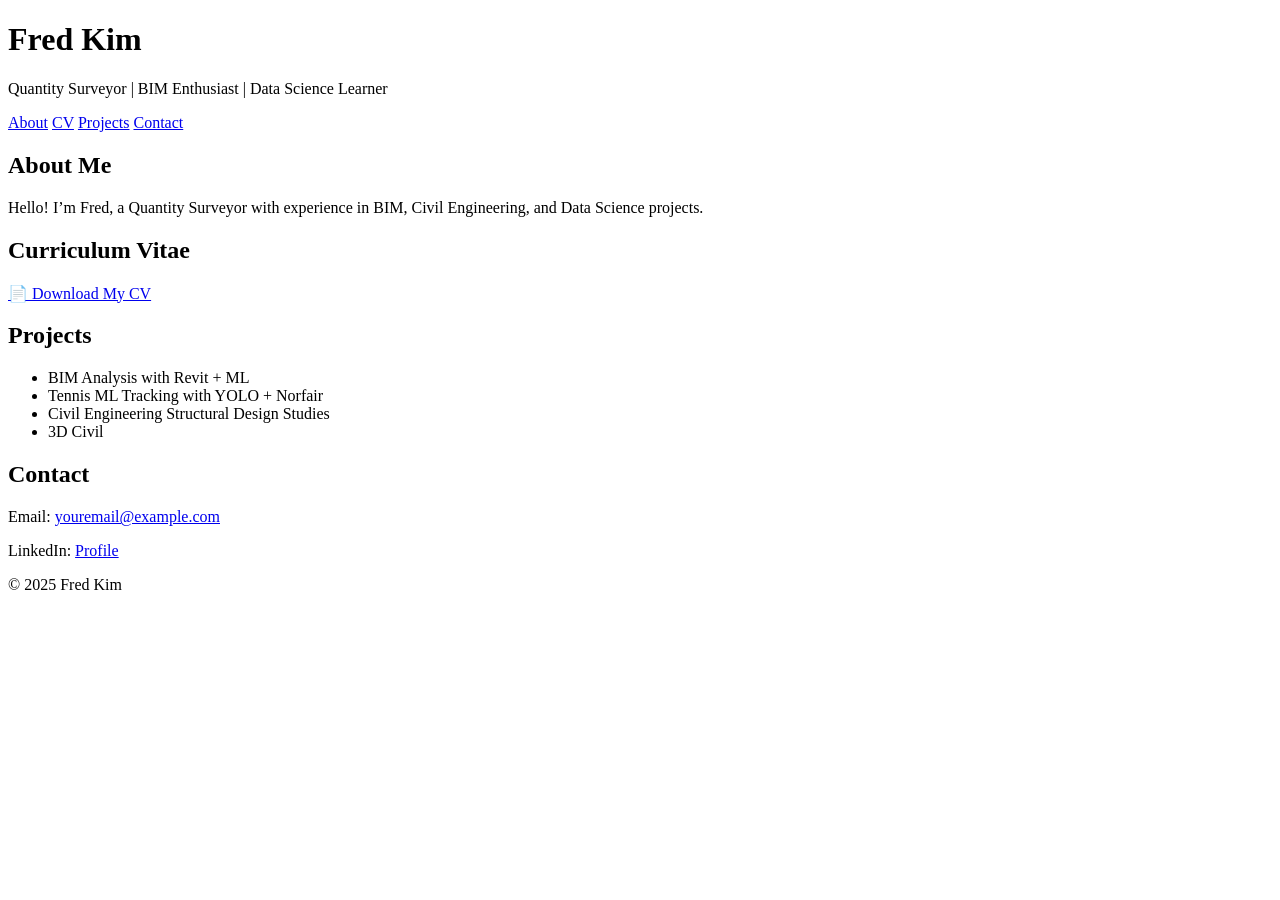
==== index.html @ c46f0cd8 "index.html" ====
<!DOCTYPE html>
<html lang="en">
<head>
  <meta charset="UTF-8" />
  <meta name="viewport" content="width=device-width, initial-scale=1.0">
  <title>Fred Kim - Portfolio</title>
  <link rel="stylesheet" href="style.css" />
</head>
<body>
  <header>
    <h1>Fred Kim</h1>
    <p> Quantity Surveyor | BIM Enthusiast | Data Science Learner</p>
    <nav>
      <a href="#about">About</a>
      <a href="#cv">CV</a>
      <a href="#projects">Projects</a>
      <a href="#contact">Contact</a>
    </nav>
  </header>

  <section id="about">
    <h2>About Me</h2>
    <p>Hello! I’m Fred, a Quantity Surveyor with experience in BIM, Civil Engineering, and Data Science projects.</p>
  </section>

  <section id="cv">
    <h2>Curriculum Vitae</h2>
    <a href="assets/FredKim_CV.pdf" download>📄 Download My CV</a>
  </section>

  <section id="projects">
    <h2>Projects</h2>
    <ul>
      <li>BIM Analysis with Revit + ML</li>
      <li>Tennis ML Tracking with YOLO + Norfair</li>
      <li>Civil Engineering Structural Design Studies</li>
      <li>3D Civil </li>
    </ul>
  </section>

  <section id="contact">
    <h2>Contact</h2>
    <p>Email: <a href="mailto:youremail@example.com">youremail@example.com</a></p>
    <p>LinkedIn: <a href="https://linkedin.com/in/yourprofile" target="_blank">Profile</a></p>
  </section>

  <footer>
    <p>© 2025 Fred Kim</p>
  </footer>
</body>
</html>
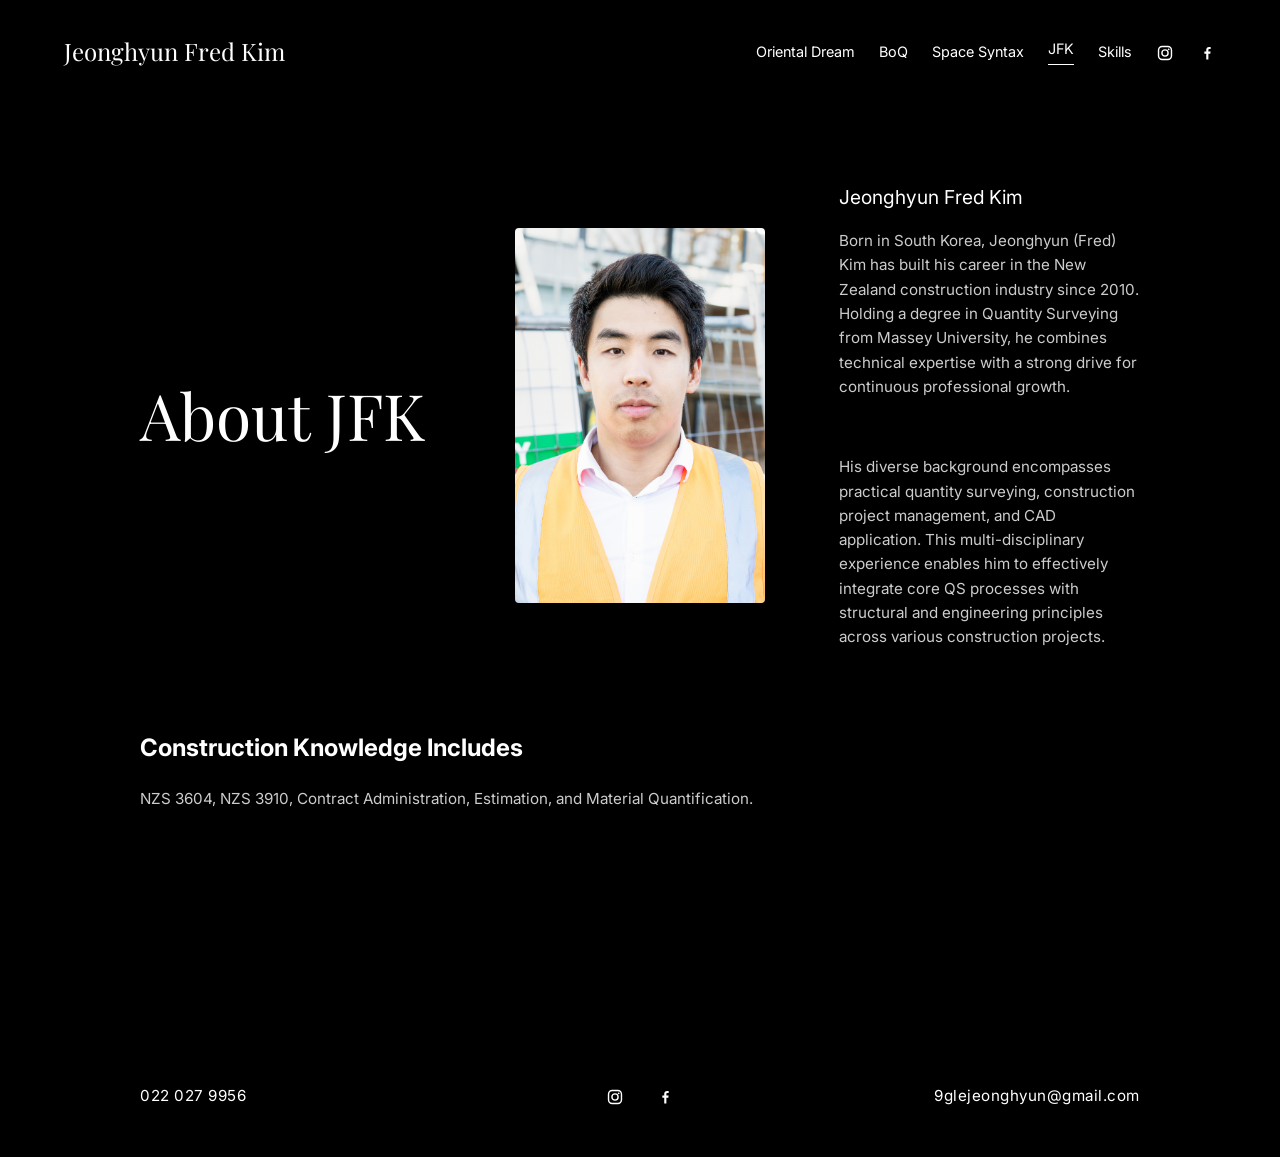
==== commit aeb633e1: "Add files via upload" ====
--- a/index.html
+++ b/index.html
@@ -1,51 +1,95 @@
 <!DOCTYPE html>
 <html lang="en">
 <head>
-  <meta charset="UTF-8" />
-  <meta name="viewport" content="width=device-width, initial-scale=1.0">
-  <title>Fred Kim - Portfolio</title>
-  <link rel="stylesheet" href="style.css" />
+    <meta charset="UTF-8">
+    <meta name="viewport" content="width=device-width, initial-scale=1.0, maximum-scale=5.0">
+    <title>JFK — Jeonghyun Fred Kim</title>
+    
+    <meta name="description" content="Jeonghyun Fred Kim - Quantity Surveyor and Construction Professional in New Zealand.">
+    <meta name="theme-color" content="#000000">
+
+    <!-- 4. Favicon SVG 파일 연결 -->
+    <link rel="icon" href="jfklogo.svg" type="image/svg+xml">
+    <link rel="apple-touch-icon" href="jfklogo.svg">
+
+    <link rel="stylesheet" href="style.css">
 </head>
 <body>
-  <header>
-    <h1>Fred Kim</h1>
-    <p> Quantity Surveyor | BIM Enthusiast | Data Science Learner</p>
-    <nav>
-      <a href="#about">About</a>
-      <a href="#cv">CV</a>
-      <a href="#projects">Projects</a>
-      <a href="#contact">Contact</a>
-    </nav>
-  </header>
 
-  <section id="about">
-    <h2>About Me</h2>
-    <p>Hello! I’m Fred, a Quantity Surveyor with experience in BIM, Civil Engineering, and Data Science projects.</p>
-  </section>
+    <header>
+        <a href="index.html" class="logo">Jeonghyun Fred Kim</a>
+        <nav>
+            <a href="oriental-dream.html">Oriental Dream</a>
+            <a href="boq.html">BoQ</a>
+            <a href="space-syntax.html">Space Syntax</a>
+            <a href="index.html" class="active">JFK</a>
+            <a href="skills.html">Skills</a>
+            
+            <!-- 3. 페이스북 & 인스타그램 로고 SVG 및 링크 (target="_blank"로 새창열기) -->
+            <a href="https://www.instagram.com/gim_jeonghyun/" target="_blank" rel="noopener noreferrer" aria-label="Instagram">
+                <img src="instagramlogo.svg" alt="Instagram" class="social-icon">
+            </a>
+            <a href="https://www.facebook.com/jeonghyunny" target="_blank" rel="noopener noreferrer" aria-label="Facebook">
+                <img src="facebooklogo.svg" alt="Facebook" class="social-icon">
+            </a>
+        </nav>
+    </header>
 
-  <section id="cv">
-    <h2>Curriculum Vitae</h2>
-    <a href="assets/FredKim_CV.pdf" download>📄 Download My CV</a>
-  </section>
+    <main>
+        <section class="profile-section">
+            <h1 class="page-title">About JFK</h1>
+            
+            <!-- 2. 프로필 사진 활용 (기존 화면과 동일한 레이아웃 적용) -->
+            <div class="image-wrapper">
+                <img src="profile.jpg" alt="Jeonghyun Fred Kim">
+            </div>
 
-  <section id="projects">
-    <h2>Projects</h2>
-    <ul>
-      <li>BIM Analysis with Revit + ML</li>
-      <li>Tennis ML Tracking with YOLO + Norfair</li>
-      <li>Civil Engineering Structural Design Studies</li>
-      <li>3D Civil </li>
-    </ul>
-  </section>
+            <div class="profile-text">
+                <h2>Jeonghyun Fred Kim</h2>
+                
+                <!-- 1. 문법/표현이 냉정하게 교정된 소개글 -->
+                <p>Born in South Korea, Jeonghyun (Fred) Kim has built his career in the New Zealand construction industry since 2010. Holding a degree in Quantity Surveying from Massey University, he combines technical expertise with a strong drive for continuous professional growth.</p>
+                <br>
+                <p>His diverse background encompasses practical quantity surveying, construction project management, and CAD application. This multi-disciplinary experience enables him to effectively integrate core QS processes with structural and engineering principles across various construction projects.</p>
+            </div>
+        </section>
 
-  <section id="contact">
-    <h2>Contact</h2>
-    <p>Email: <a href="mailto:youremail@example.com">youremail@example.com</a></p>
-    <p>LinkedIn: <a href="https://linkedin.com/in/yourprofile" target="_blank">Profile</a></p>
-  </section>
+        <!-- (선택 사항) 건설 지식 섹션 추가 가능 -->
+        <section class="description-section">
+            <h2>Construction Knowledge Includes</h2>
+            <p>NZS 3604, NZS 3910, Contract Administration, Estimation, and Material Quantification.</p>
+        </section>
+    </main>
 
-  <footer>
-    <p>© 2025 Fred Kim</p>
-  </footer>
+    <!-- 페이지 맨 밑(Footer) 영역 - 사용자의 요청이 끊긴 부분 -->
+    <footer>
+        <!-- 추가 내용이 필요하다면 이 곳에 작성됩니다. -->
+    </footer>
+
 </body>
 </html>
+
+<!-- 8. FOOTER (하단 연락처 영역) -->
+    <footer>
+        <div class="footer-container">
+            <!-- 좌측: 전화번호 -->
+            <div class="footer-left">
+                <p>022 027 9956</p>
+            </div>
+            
+            <!-- 중앙: 인스타그램 및 페이스북 로고 -->
+            <div class="footer-center">
+                <a href="https://www.instagram.com/gim_jeonghyun/" target="_blank" rel="noopener noreferrer" aria-label="Instagram">
+                    <img src="instagramlogo.svg" alt="Instagram" class="social-icon">
+                </a>
+                <a href="url?id=18" target="_blank" rel="noopener noreferrer" aria-label="Facebook">
+                    <img src="facebooklogo.svg" alt="Facebook" class="social-icon">
+                </a>
+            </div>
+            
+            <!-- 우측: 이메일 주소 -->
+            <div class="footer-right">
+                <p>9glejeonghyun@gmail.com</p>
+            </div>
+        </div>
+    </footer>
--- a/style.css
+++ b/style.css
@@ -0,0 +1,126 @@
+@import url('https://fonts.googleapis.com/css2?family=Inter:wght@300;400;600&family=Playfair+Display:ital,wght@0,400;0,700;1,400&display=swap');
+
+/* 1. BASE & RESET */
+body { margin: 0; padding: 0; background-color: #000000; color: #ffffff; font-family: 'Inter', sans-serif; line-height: 1.6; }
+
+/* 2. HEADER & NAVIGATION */
+header { display: flex; justify-content: space-between; align-items: center; padding: 2rem 4rem; }
+.logo { font-family: 'Playfair Display', serif; font-size: 1.5rem; color: #ffffff; text-decoration: none; }
+nav { display: flex; gap: 1.5rem; align-items: center; }
+nav a { color: #ffffff; text-decoration: none; font-size: 0.9rem; position: relative; }
+nav a.active::after { content: ''; display: block; width: 100%; height: 1px; background: #ffffff; margin-top: 4px; }
+.social-icon { width: 18px; height: auto; vertical-align: middle; transition: opacity 0.2s ease-in-out; }
+nav a:hover .social-icon { opacity: 0.6; }
+
+/* 3. MAIN CONTAINER */
+main { max-width: 1000px; margin: 4rem auto; padding: 0 2rem; }
+.page-title { font-family: 'Playfair Display', serif; font-size: 4rem; font-weight: 400; margin: 0; flex: 1; }
+
+/* 4. INDEX PAGE */
+.profile-section { display: flex; align-items: center; justify-content: space-between; gap: 3rem; margin-bottom: 4rem; }
+.image-wrapper { flex: 1; display: flex; justify-content: center; }
+.image-wrapper img { width: 250px; height: auto; object-fit: cover; border-radius: 4px; }
+.profile-text { flex: 1; }
+.profile-text h2 { font-size: 1.2rem; font-weight: 400; margin-bottom: 1rem; }
+.profile-text p, .description-section p { font-size: 0.95rem; color: #cccccc; }
+.description-section { margin-bottom: 4rem; max-width: 900px; }
+
+/* 5. SKILLS PAGE (Grid) */
+.skills-section { margin-bottom: 4rem; }
+.section-title { font-family: 'Playfair Display', serif; font-size: 2.5rem; font-weight: 400; margin-bottom: 2rem; border-bottom: 1px solid #333; padding-bottom: 1rem; }
+.skills-grid { display: grid; grid-template-columns: repeat(auto-fit, minmax(280px, 1fr)); gap: 1.5rem; }
+.skill-card-link { text-decoration: none; color: inherit; display: block; }
+.skill-card { background-color: #111111; padding: 2rem; border: 1px solid #333333; transition: transform 0.2s ease, border-color 0.2s ease; height: 100%; box-sizing: border-box; }
+.skill-card:hover { transform: translateY(-5px); border-color: #666666; }
+.skill-card h3 { font-family: 'Playfair Display', serif; font-size: 1.5rem; margin-top: 0; margin-bottom: 1rem; }
+.skill-card p { font-size: 0.9rem; color: #cccccc; margin: 0; }
+
+/* 6. SKILLS DETAIL PAGES */
+.breadcrumb { margin-bottom: 2rem; }
+.breadcrumb a { color: #888888; text-decoration: none; font-size: 0.95rem; transition: color 0.2s ease; }
+.breadcrumb a:hover { color: #ffffff; }
+.skill-detail-container { display: flex; gap: 4rem; align-items: center; }
+.skill-detail-content { flex: 1; order: 1; }
+.skill-detail-content h1 { font-family: 'Playfair Display', serif; font-size: 3rem; font-weight: 400; margin-bottom: 1.5rem; color: #ffffff; }
+.lead-text { font-size: 1.1rem; color: #ffffff; margin-bottom: 2rem; line-height: 1.6; }
+.detail-list { padding-left: 1.2rem; color: #cccccc; font-size: 1.05rem; }
+.detail-list li { margin-bottom: 1.2rem; line-height: 1.6; }
+.skill-detail-image { flex: 1.5; order: 2; }
+.skill-detail-image img { width: 100%; height: auto; border-radius: 4px; border: 1px solid #333333; box-shadow: 0 8px 24px rgba(255, 255, 255, 0.04); }
+
+/* 7. MOBILE RESPONSIVE */
+@media screen and (max-width: 768px) {
+    header { flex-direction: column; gap: 1.2rem; padding: 1.5rem 1rem; text-align: center; }
+    nav { flex-wrap: wrap; justify-content: center; gap: 1rem; }
+    main { padding: 0 1.2rem; margin: 2rem auto; }
+    .profile-section { flex-direction: column; text-align: center; gap: 2rem; }
+    .page-title, .skill-detail-content h1 { font-size: 2.2rem; }
+    .image-wrapper img { width: 180px; }
+    .skills-grid { grid-template-columns: 1fr; }
+    .skill-detail-container { flex-direction: column; gap: 2.5rem; }
+    .skill-detail-image { order: -1; flex: auto; }
+    .skill-detail-content { order: 1; flex: auto; }
+}
+
+/* =========================================================
+   8. FOOTER (하단 연락처 영역)
+========================================================= */
+footer {
+    padding: 3rem 2rem;
+    margin-top: 4rem;
+    background-color: #000000;
+}
+
+.footer-container {
+    max-width: 1000px;
+    margin: 0 auto;
+    display: flex;
+    justify-content: space-between;
+    align-items: center;
+}
+
+/* 좌측 및 우측 영역이 동일한 비율을 차지하도록 하여 중앙 아이콘이 정확히 가운데 오게 함 */
+.footer-left, .footer-right {
+    flex: 1;
+}
+
+.footer-left p, .footer-right p {
+    margin: 0;
+    font-size: 0.95rem;
+    color: #ffffff;
+    letter-spacing: 0.5px;
+}
+
+.footer-left p {
+    text-align: left;
+}
+
+.footer-right p {
+    text-align: right;
+}
+
+.footer-center {
+    flex: 1;
+    display: flex;
+    justify-content: center;
+    gap: 2rem; /* 인스타그램과 페이스북 아이콘 사이 간격 */
+}
+
+/* =========================================================
+   9. 모바일 반응형 푸터 수정 (스마트폰 화면)
+========================================================= */
+@media screen and (max-width: 768px) {
+    .footer-container {
+        flex-direction: column;
+        gap: 1.5rem;
+    }
+    
+    .footer-left p, .footer-right p {
+        text-align: center;
+    }
+    
+    .footer-center {
+        order: -1; /* 모바일에서는 SNS 아이콘이 전화번호/이메일보다 위에 오도록 배치 (시각적 안정감) */
+        margin-bottom: 1rem;
+    }
+}
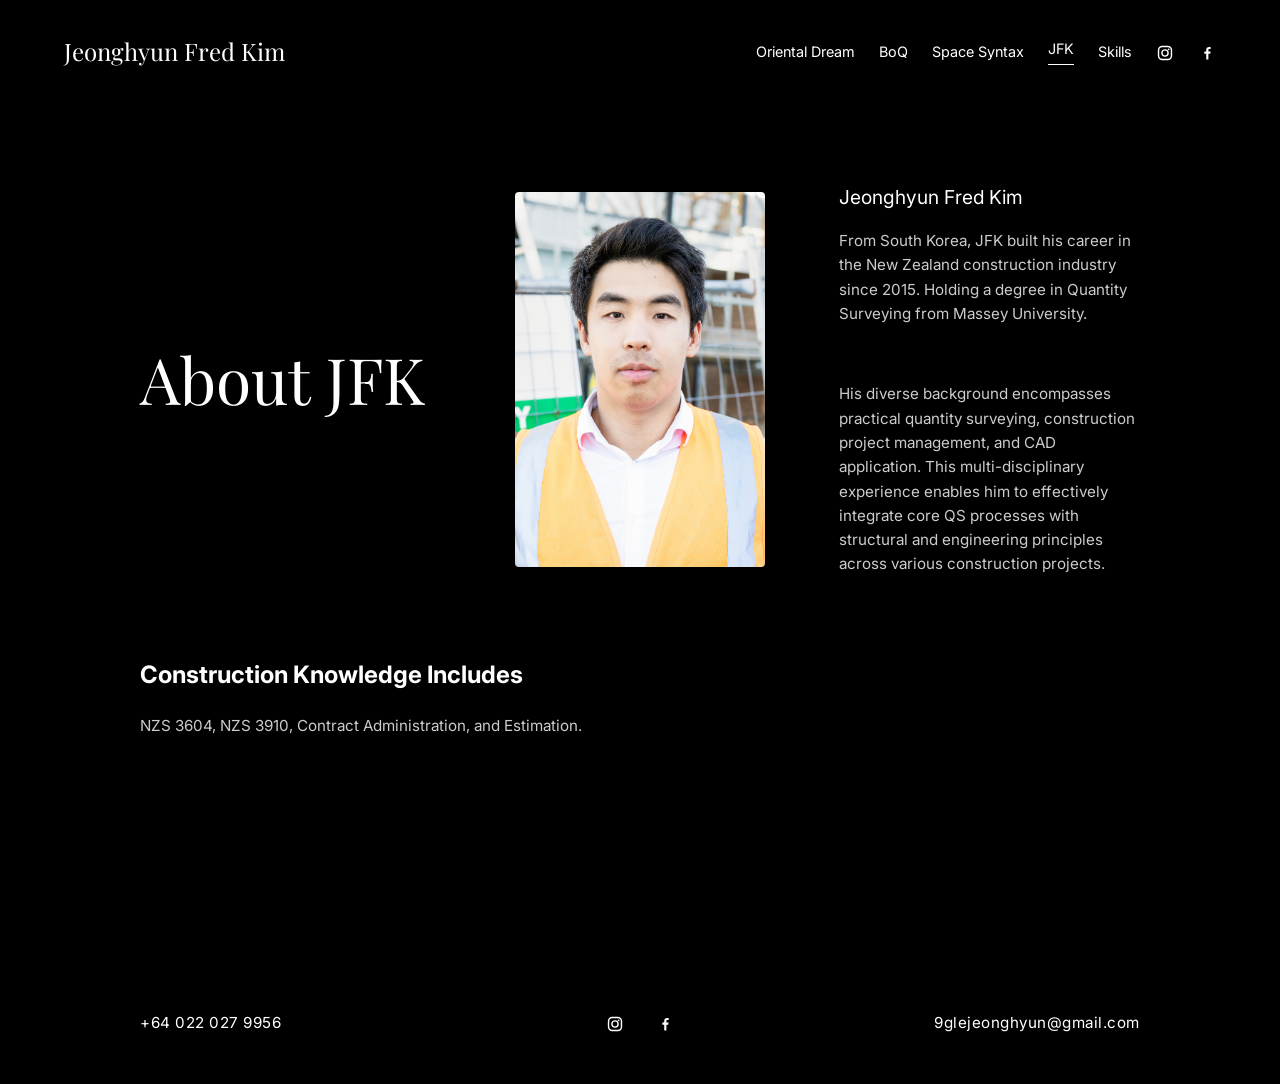
==== commit 6c35a1d2: "Add files via upload" ====
--- a/index.html
+++ b/index.html
@@ -48,7 +48,7 @@
                 <h2>Jeonghyun Fred Kim</h2>
                 
                 <!-- 1. 문법/표현이 냉정하게 교정된 소개글 -->
-                <p>Born in South Korea, Jeonghyun (Fred) Kim has built his career in the New Zealand construction industry since 2010. Holding a degree in Quantity Surveying from Massey University, he combines technical expertise with a strong drive for continuous professional growth.</p>
+                <p>From South Korea, JFK built his career in the New Zealand construction industry since 2015. Holding a degree in Quantity Surveying from Massey University. </p>
                 <br>
                 <p>His diverse background encompasses practical quantity surveying, construction project management, and CAD application. This multi-disciplinary experience enables him to effectively integrate core QS processes with structural and engineering principles across various construction projects.</p>
             </div>
@@ -57,7 +57,7 @@
         <!-- (선택 사항) 건설 지식 섹션 추가 가능 -->
         <section class="description-section">
             <h2>Construction Knowledge Includes</h2>
-            <p>NZS 3604, NZS 3910, Contract Administration, Estimation, and Material Quantification.</p>
+            <p>NZS 3604, NZS 3910, Contract Administration, and Estimation.</p>
         </section>
     </main>
 
@@ -74,7 +74,7 @@
         <div class="footer-container">
             <!-- 좌측: 전화번호 -->
             <div class="footer-left">
-                <p>022 027 9956</p>
+                <p>+64 022 027 9956</p>
             </div>
             
             <!-- 중앙: 인스타그램 및 페이스북 로고 -->
